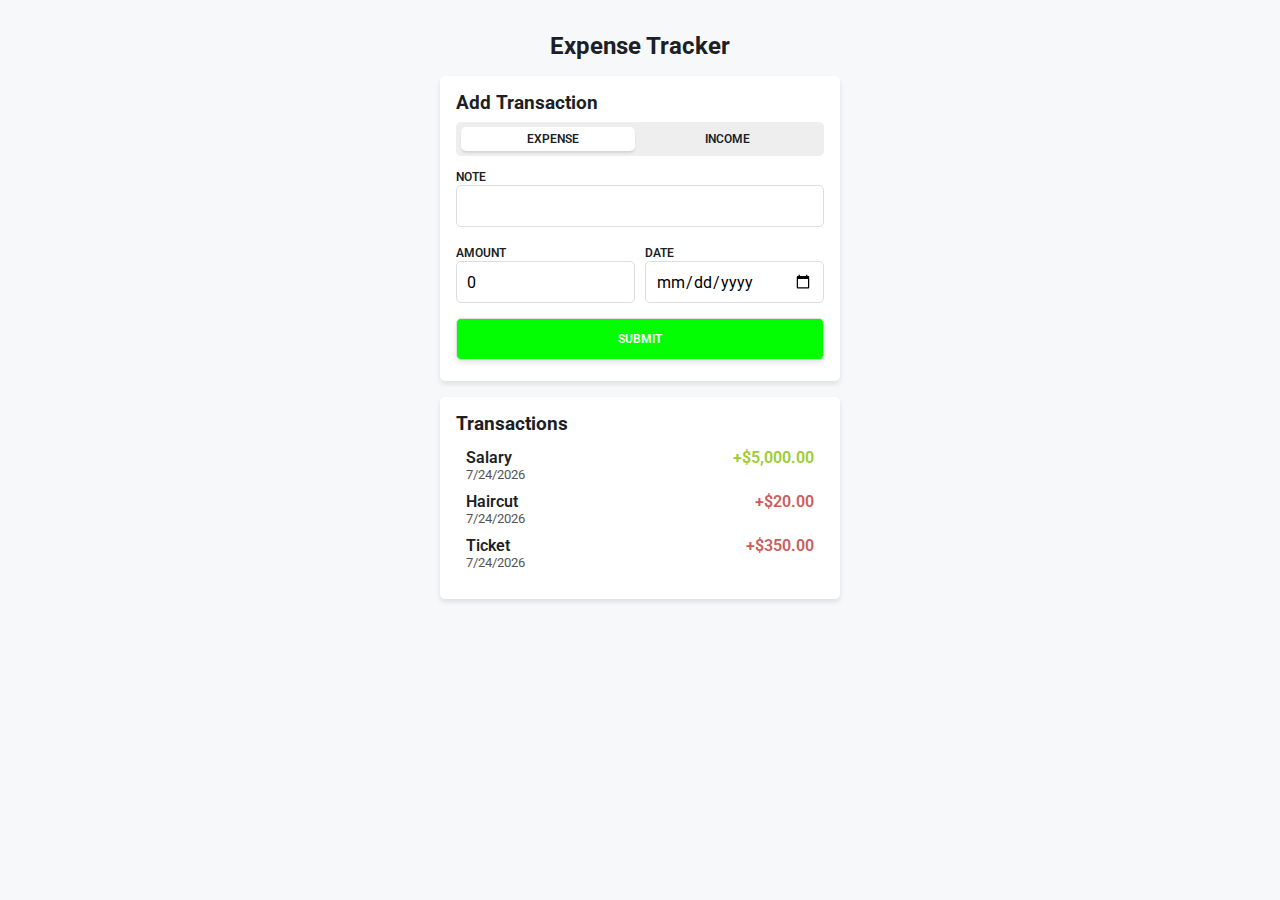
==== index.html @ 173ace15 "Created am expense and income slider" ====
<!DOCTYPE html>
<html lang="en">

<head>
    <meta charset="UTF-8">
    <meta name="viewport" content="width=device-width, initial-scale=1.0">
    <title>Expense Tracker</title>
    <link rel="stylesheet" href="style.css">
    <link rel="preconnect" href="https://fonts.googleapis.com">
    <link rel="preconnect" href="https://fonts.gstatic.com" crossorigin>
    <link
        href="https://fonts.googleapis.com/css2?family=Roboto:ital,wght@0,100;0,300;0,400;0,500;0,700;0,900;1,100;1,300;1,400;1,500;1,700;1,900&display=swap"
        rel="stylesheet">
</head>

<body>
    <h1>Expense Tracker</h1>

    <main>
        <div class="card">
            <h3>Add Transaction</h3>
            <form id="transactionForm">
                <div>
                    <label for="type">
                        <input type="checkbox" name="type" id="type" />
                        <div class="option">
                            <span>Expense</span>
                            <span>Income</span>
                        </div>
                    </label>
                </div>
                <div>
                    <label for="name">Note</label>
                    <input type="text" name="name" required />
                </div>
                <div>
                    <label for="amount">Amount</label>
                    <input type="number" name="amount" value="0" min="0.01" step="0.01" required />
                </div>
                <div>
                    <label for="date">Date</label>
                    <input type="date" name="date" required />
                </div>
                <button type="submit">Submit</button>
            </form>
        </div>

        <div class="card">
            <h3>Transactions</h3>
            <ul id="transactionList"></ul>
            <div id="status"></div>
        </div>
    </main>
    <script src="script.js"></script>

</body>

</html>
---- style.css ----
* {
    padding: 0;
    margin: 0;
    box-sizing: border-box;
}

:root {
    --bg-color: #f6f8fa;
    --text-color: #1d1f27;
    --main-color: rgb(3, 254, 3);
}

body {
    padding: 2rem;
    font-family: "Roboto", sans-serif;
    background-color: var(--bg-color);
    color: var(--text-color);
}

h1 {
    text-align: center;
    font-size: 1.5rem;
}

h3, header, ul {
    margin-bottom: 0.5rem;
}

main {
    max-width: 400px;
    margin: 1rem auto;
}

.card {
    background-color: #fff;
    padding: 1rem;
    margin-bottom: 1rem;
    box-shadow: 0 3px 5px rgba(0, 0, 0, 0.1);
    border-radius: 5px;
}

header {
    background-color: var(--main-color);
    color: #fff;
    padding: 1rem;
    text-align: center;
    border-radius: 5px;
    display: flex;
    flex-wrap: wrap;
}

header div {
    padding: 5px;
}

header div:first-child {
    flex-basis: 100%;
    font-size: 2.25rem;
    font-weight: 600;
}

header div:nth-child(n + 2) {
    flex-basis: 50%;
    font-size: 1.25rem;
    font-weight: 500;
}

header h5 {
    font-size: 0.75rem;
    font-weight: 600;
    text-transform: uppercase;
}

form {
    display: flex;
    flex-wrap: wrap;
    gap: 10px;
}

form input:not(#type),
form button {
    width: 100%;
    padding: 10px;
    border: 1px solid #ddd;
    border-radius: 5px;
    margin-bottom: 5px;
    height: 42px;
    font-family: "Roboto", sans-serif;
    font-size: 1rem;
}

form button {
    background-color: var(--main-color);
    color: #fff;
    font-size: 0.75rem;
    font-weight: 600;
    text-transform: uppercase;
    box-shadow: 0 3px 5px rgba(0, 0, 0, 0.1);
}

form label {
    font-size: 0.75rem;
    font-weight: 600;
    text-transform: uppercase;
}

form div:nth-child(-n + 2) {
    flex-basis: 100%;
}

form div:nth-child(n + 3) {
    flex-basis: calc(50% - 5px);
}

input#type {
    appearance: none;
    position: absolute;
}

.option {
    display: flex;
    align-items: center;
    justify-content: center;
    padding: 10px;
    background: #eee;
    border-radius: 5px;
    position: relative;
}

.option span {
    width: 50%;
    text-align: center;
    cursor: pointer;
    z-index: 2;
}

/* Used AI for the option before and input type checked*/
.option::before {
    content: '';  
    position: absolute;
    top: 5px;
    left: 0;
    background-color: #fff;
    height: calc(100% - 10px);
    width: calc(50% - 10px);
    transform: translateX(5px);
    border-radius: inherit;
    box-shadow: 0 2px 2px rgba(0, 0, 0, 0.1);
    transition: all 200ms;
}

input#type:checked ~ .option::before {
    left: 50%;
}

ul {
    list-style-type: none;
}

ul li {
    display: flex;
    justify-content: space-between;
    align-items: flex-start;
    padding: 5px 10px;
    position: relative;
}

ul li:hover {
    background: rgba(0, 0, 0, 0.1); 
}

.name {
    flex: 1;
}

.name h4 {
    font-size: 1rem;
    font-weight: 600;
    text-transform: capitalize;
}

.name p {
    font-size: 0.8rem;
    color: #555;
}

.amount {
    font-weight: 600;
}

.amount.income {
    color: yellowgreen;
}

.amount.expense {
    color: indianred;
}

.action {
    position: absolute;
    top: 0;
    right: 0;
    background-color: #f00;
    color: #fff;
    height: 100%;
    width: 50px;
    display: grid;
    place-items: center;
    transform: scaleX(0);
    transform-origin: right;
    transition: all 300ms;
}

ul li:hover .action {
    transform: scaleX(1);
}

.action svg {
    width: 36px;
    height: 36px;
    cursor: pointer;
}

#status {
    text-align: center;
    margin-bottom: 0.5rem;
}
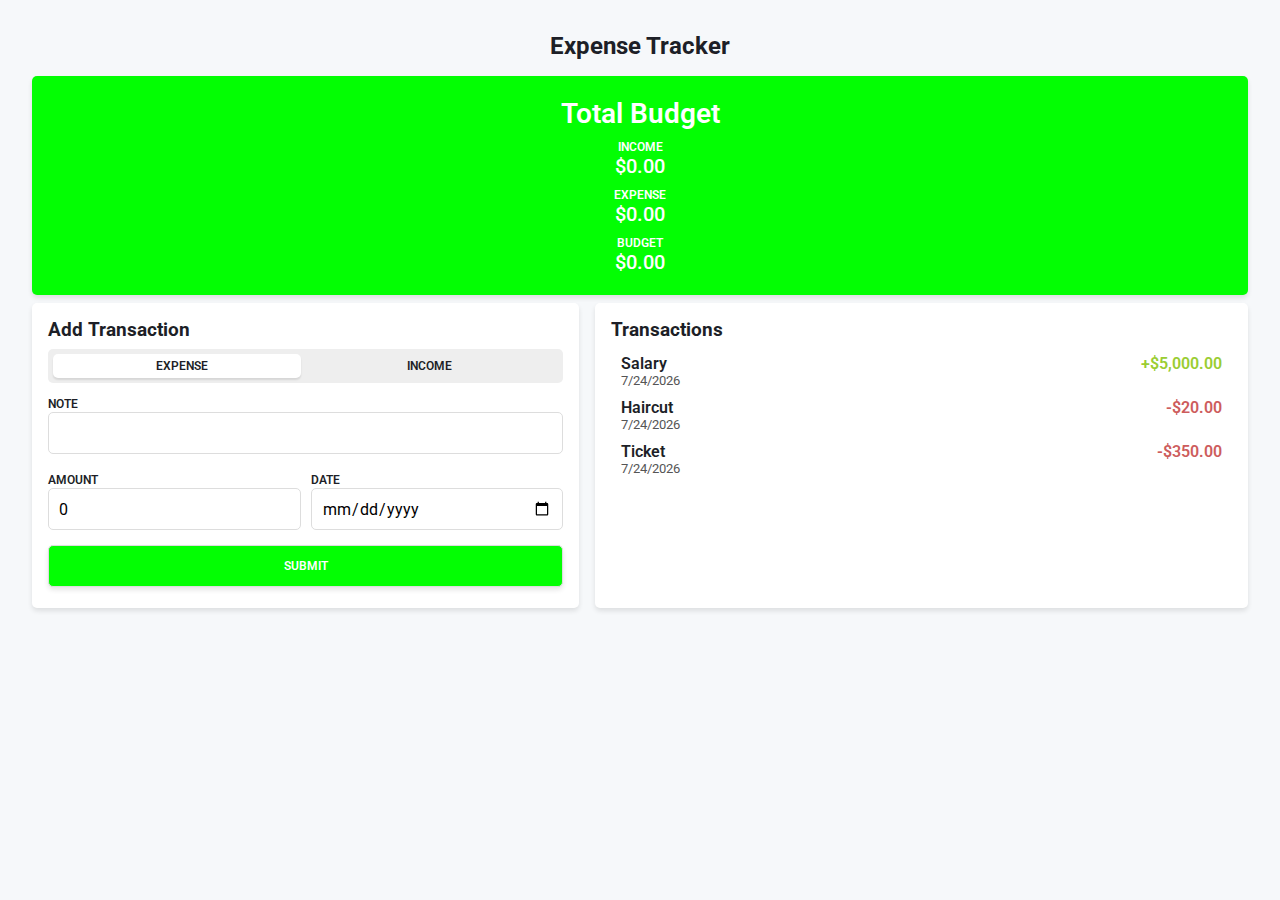
==== commit 5162125d: "Fixing the position of the cards" ====
--- a/index.html
+++ b/index.html
@@ -16,41 +16,64 @@
 <body>
     <h1>Expense Tracker</h1>
 
+    <aside class="sidebar">
+        <header>
+            <div>Total Budget</div>
+            <div>
+                <h5>Income</h5>
+                <span id="income">$0.00</span>
+            </div>
+            <div>
+                <h5>Expense</h5>
+                <span id="expense">$0.00</span>
+            </div>
+            <div>
+                <h5>Budget</h5>
+                <span id="budget">$0.00</span>
+            </div>
+        </header>
+    </aside>
+
     <main>
-        <div class="card">
-            <h3>Add Transaction</h3>
-            <form id="transactionForm">
-                <div>
-                    <label for="type">
-                        <input type="checkbox" name="type" id="type" />
-                        <div class="option">
-                            <span>Expense</span>
-                            <span>Income</span>
-                        </div>
-                    </label>
-                </div>
-                <div>
-                    <label for="name">Note</label>
-                    <input type="text" name="name" required />
-                </div>
-                <div>
-                    <label for="amount">Amount</label>
-                    <input type="number" name="amount" value="0" min="0.01" step="0.01" required />
-                </div>
-                <div>
-                    <label for="date">Date</label>
-                    <input type="date" name="date" required />
-                </div>
-                <button type="submit">Submit</button>
-            </form>
-        </div>
-
-        <div class="card">
-            <h3>Transactions</h3>
-            <ul id="transactionList"></ul>
-            <div id="status"></div>
+        <div class="content-wrapper">
+            <div class="card add-transaction">
+                <h3>Add Transaction</h3>
+                <form id="transactionForm">
+                    <div>
+                        <label for="type">
+                            <input type="checkbox" name="type" id="type" />
+                            <div class="option">
+                                <span>Expense</span>
+                                <span>Income</span>
+                            </div>
+                        </label>
+                    </div>
+                    <div>
+                        <label for="name">Note</label>
+                        <input type="text" name="name" required />
+                    </div>
+                    <div>
+                        <label for="amount">Amount</label>
+                        <input type="number" name="amount" value="0" min="0.01" step="0.01" required />
+                    </div>
+                    <div>
+                        <label for="date">Date</label>
+                        <input type="date" name="date" required />
+                    </div>
+                    <button type="submit">Submit</button>
+                </form>
+            </div>
+    
+            <div class="card transactions">
+                <h3>Transactions</h3>
+                <ul id="transactionList"></ul>
+                <div id="status"></div>
+            </div>
         </div>
     </main>
+    
+
+    
     <script src="script.js"></script>
 
 </body>
--- a/style.css
+++ b/style.css
@@ -20,17 +20,69 @@
 h1 {
     text-align: center;
     font-size: 1.5rem;
+    margin-bottom: 1rem;
 }
 
 h3, header, ul {
     margin-bottom: 0.5rem;
 }
 
+.content-wrapper {
+    display: flex;
+    gap: 1rem; 
+    max-width: 2000px;
+    margin: 0 auto;
+}
+
+/* Main sections for Add Transaction and Transactions */
+.add-transaction {
+    flex: 1;
+    max-width: 45%; /* Width for Add Transaction section */
+}
+
+.transactions {
+    flex: 1;
+    max-width: 55%; /* Width for Transactions section */
+}
+
 main {
-    max-width: 400px;
-    margin: 1rem auto;
-}
-
+    max-width: 100%;
+    margin: 0 auto;
+}
+
+/* Sidebar styling */
+.sidebar header {
+    background-color: var(--main-color);
+    color: #fff;
+    padding: 1rem;
+    border-radius: 5px;
+    text-align: center;
+    box-shadow: 0 3px 5px rgba(0, 0, 0, 0.1);
+}
+
+.sidebar header div {
+    padding: 5px;
+}
+
+.sidebar header div:first-child {
+    flex-basis: 100%;
+    font-size: 1.75rem;
+    font-weight: 600;
+}
+
+.sidebar header div:nth-child(n + 2) {
+    flex-basis: 50%;
+    font-size: 1.25rem;
+    font-weight: 500;
+}
+
+.sidebar header h5 {
+    font-size: 0.75rem;
+    font-weight: 600;
+    text-transform: uppercase;
+}
+
+/* Card styling for both sections */
 .card {
     background-color: #fff;
     padding: 1rem;
@@ -39,38 +91,7 @@
     border-radius: 5px;
 }
 
-header {
-    background-color: var(--main-color);
-    color: #fff;
-    padding: 1rem;
-    text-align: center;
-    border-radius: 5px;
-    display: flex;
-    flex-wrap: wrap;
-}
-
-header div {
-    padding: 5px;
-}
-
-header div:first-child {
-    flex-basis: 100%;
-    font-size: 2.25rem;
-    font-weight: 600;
-}
-
-header div:nth-child(n + 2) {
-    flex-basis: 50%;
-    font-size: 1.25rem;
-    font-weight: 500;
-}
-
-header h5 {
-    font-size: 0.75rem;
-    font-weight: 600;
-    text-transform: uppercase;
-}
-
+/* Form styling */
 form {
     display: flex;
     flex-wrap: wrap;
@@ -134,7 +155,6 @@
     z-index: 2;
 }
 
-/* Used AI for the option before and input type checked*/
 .option::before {
     content: '';  
     position: absolute;
@@ -153,6 +173,7 @@
     left: 50%;
 }
 
+/* Transactions List Styling */
 ul {
     list-style-type: none;
 }
@@ -225,4 +246,3 @@
     text-align: center;
     margin-bottom: 0.5rem;
 }
-
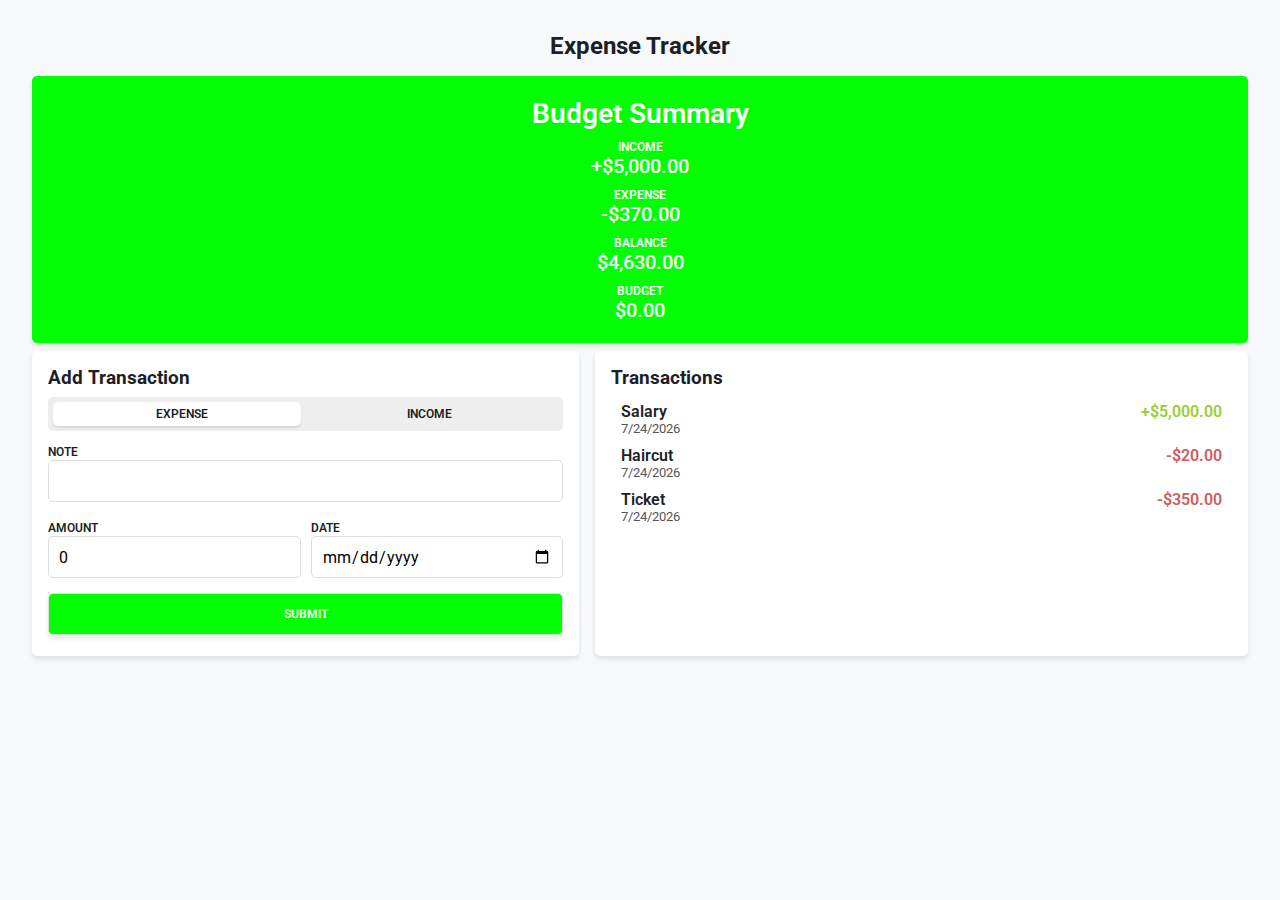
==== commit 0e66ba3c: "Added an updateTotal Function to update the income,balance and expense" ====
--- a/index.html
+++ b/index.html
@@ -18,7 +18,7 @@
 
     <aside class="sidebar">
         <header>
-            <div>Total Budget</div>
+            <div>Budget Summary</div>
             <div>
                 <h5>Income</h5>
                 <span id="income">$0.00</span>
@@ -26,6 +26,10 @@
             <div>
                 <h5>Expense</h5>
                 <span id="expense">$0.00</span>
+            </div>
+            <div>
+                <h5>Balance</h5>
+                <span id="balance">$0.00</span>
             </div>
             <div>
                 <h5>Budget</h5>
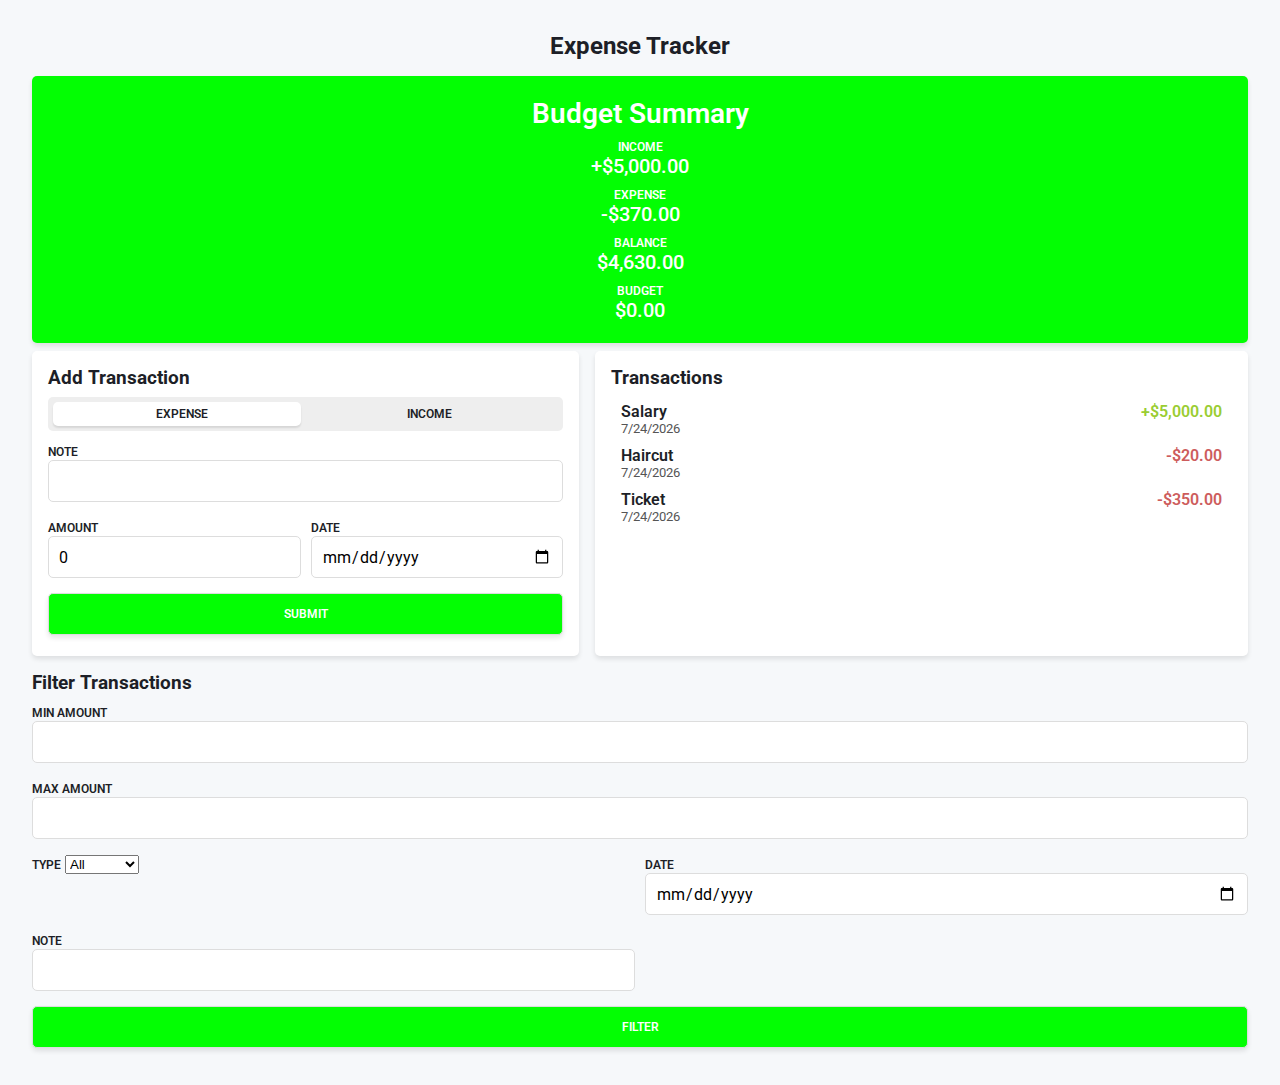
==== commit 532ee262: "Made the filter system" ====
--- a/index.html
+++ b/index.html
@@ -68,6 +68,7 @@
                 </form>
             </div>
     
+           
             <div class="card transactions">
                 <h3>Transactions</h3>
                 <ul id="transactionList"></ul>
@@ -76,6 +77,37 @@
         </div>
     </main>
     
+    <div class="filter-section">
+        <h3>Filter Transactions</h3>
+        <form id="filterForm">
+            <div>
+                <label for="minAmount">Min Amount</label>
+                <input type="number" id="minAmount" name="minAmount" min="0" step="0.01" />
+            </div>
+            <div>
+                <label for="maxAmount">Max Amount</label>
+                <input type="number" id="maxAmount" name="maxAmount" min="0" step="0.01" />
+            </div>
+            <div>
+                <label for="type">Type</label>
+                <select id="type" name="type">
+                    <option value="">All</option>
+                    <option value="income">Income</option>
+                    <option value="expense">Expense</option>
+                </select>
+            </div>
+            <div>
+                <label for="date">Date</label>
+                <input type="date" id="date" name="date" />
+            </div>
+            <div>
+                <label for="note">Note</label>
+                <input type="text" id="note" name="note" />
+            </div>
+            <button type="submit">Filter</button>
+        </form>
+    </div>
+    
 
     
     <script src="script.js"></script>
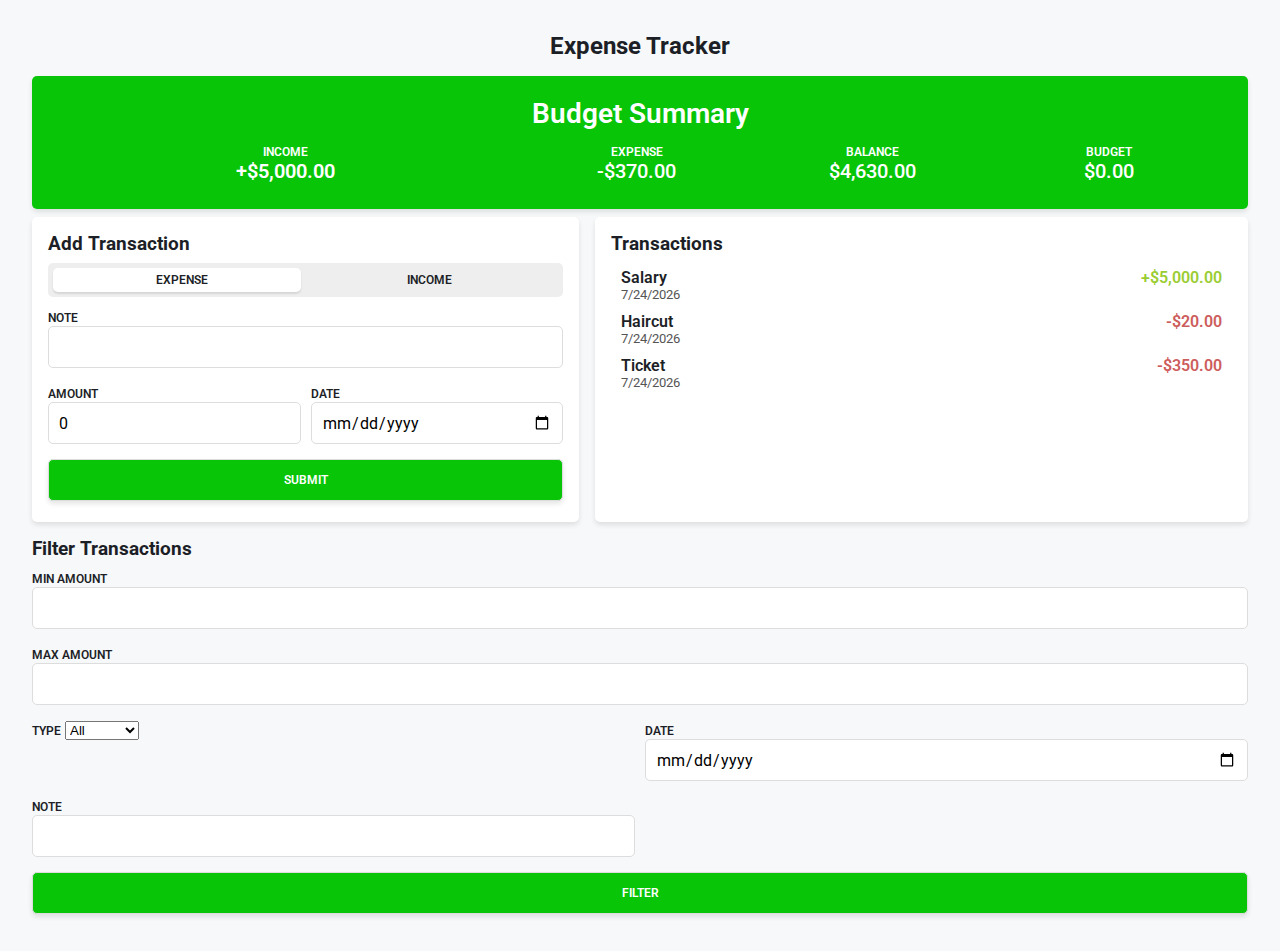
==== commit 5fb7fb91: "Made some style changes" ====
--- a/index.html
+++ b/index.html
@@ -18,7 +18,8 @@
 
     <aside class="sidebar">
         <header>
-            <div>Budget Summary</div>
+            <div id="bs">Budget Summary</div>
+            <div class="budget-content">
             <div>
                 <h5>Income</h5>
                 <span id="income">$0.00</span>
@@ -34,6 +35,7 @@
             <div>
                 <h5>Budget</h5>
                 <span id="budget">$0.00</span>
+            </div>
             </div>
         </header>
     </aside>
--- a/style.css
+++ b/style.css
@@ -7,7 +7,7 @@
 :root {
     --bg-color: #f6f8fa;
     --text-color: #1d1f27;
-    --main-color: rgb(3, 254, 3);
+    --main-color: rgb(8, 197, 8);
 }
 
 body {
@@ -27,6 +27,16 @@
     margin-bottom: 0.5rem;
 }
 
+
+.budget-content{
+    display: flex;
+    justify-content: space-around;
+}
+
+.budget-content > h5{
+    font-weight: 900;
+}
+
 .content-wrapper {
     display: flex;
     gap: 1rem; 
@@ -66,8 +76,11 @@
 
 .sidebar header div:first-child {
     flex-basis: 100%;
+    font-weight: 600;
+}
+
+#bs {
     font-size: 1.75rem;
-    font-weight: 600;
 }
 
 .sidebar header div:nth-child(n + 2) {
@@ -82,7 +95,6 @@
     text-transform: uppercase;
 }
 
-/* Card styling for both sections */
 .card {
     background-color: #fff;
     padding: 1rem;
@@ -91,7 +103,6 @@
     border-radius: 5px;
 }
 
-/* Form styling */
 form {
     display: flex;
     flex-wrap: wrap;
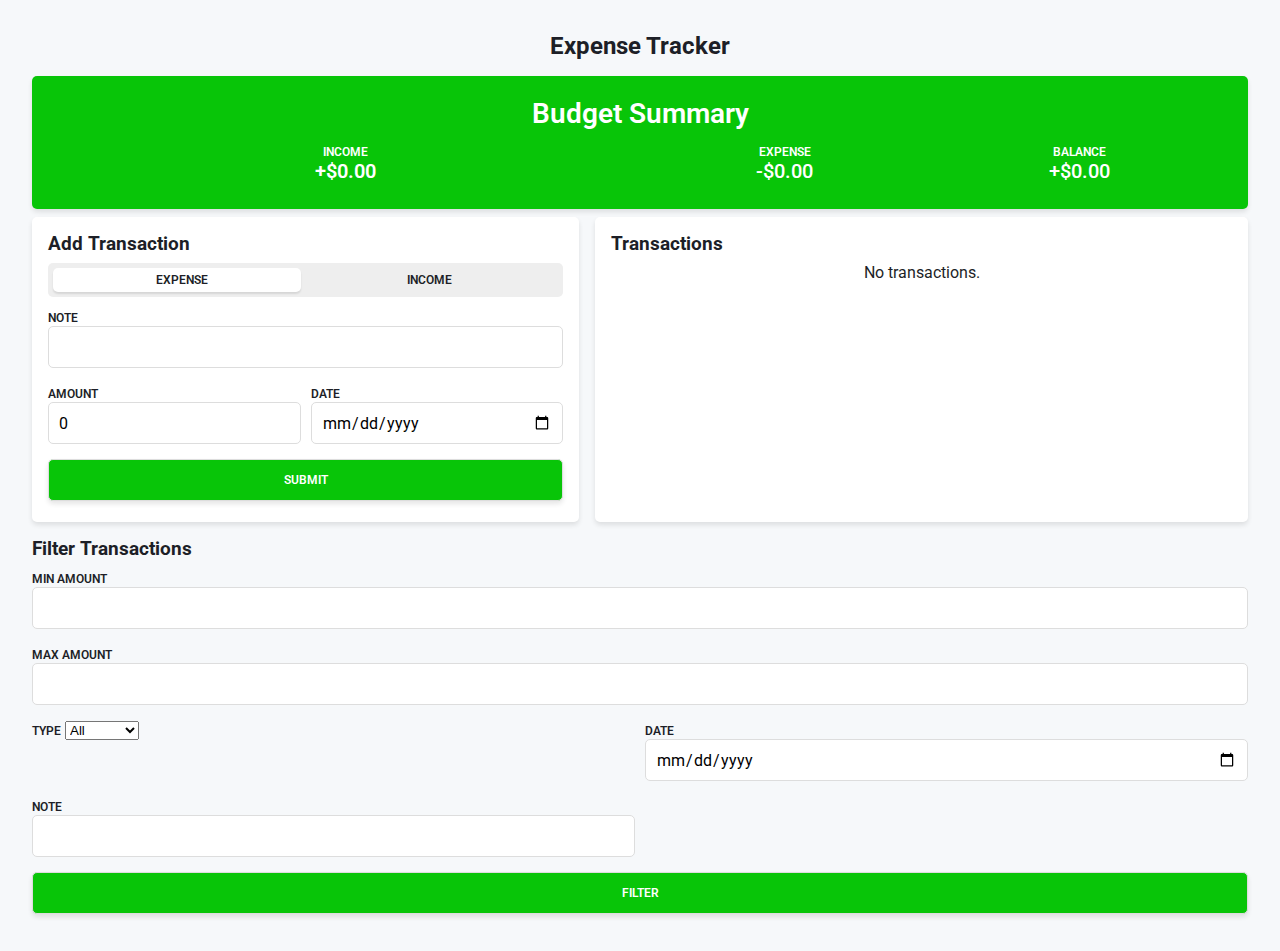
==== commit cfd83e14: "Creating the connection.php" ====
--- a/index.html
+++ b/index.html
@@ -5,7 +5,8 @@
     <meta charset="UTF-8">
     <meta name="viewport" content="width=device-width, initial-scale=1.0">
     <title>Expense Tracker</title>
-    <link rel="stylesheet" href="style.css">
+    <link rel="stylesheet" href="./styles/style.css">
+    <link rel="stylesheet" href="./styles/colors.css">
     <link rel="preconnect" href="https://fonts.googleapis.com">
     <link rel="preconnect" href="https://fonts.gstatic.com" crossorigin>
     <link
@@ -31,10 +32,6 @@
             <div>
                 <h5>Balance</h5>
                 <span id="balance">$0.00</span>
-            </div>
-            <div>
-                <h5>Budget</h5>
-                <span id="budget">$0.00</span>
             </div>
             </div>
         </header>
--- a/styles/style.css
+++ b/styles/style.css
@@ -0,0 +1,263 @@
+* {
+    padding: 0;
+    margin: 0;
+    box-sizing: border-box;
+}
+
+:root {
+    --bg-color: #f6f8fa;
+    --text-color: #1d1f27;
+    --main-color: rgb(8, 197, 8);
+}
+
+body {
+    padding: 2rem;
+    font-family: "Roboto", sans-serif;
+    background-color: var(--bg-color);
+    color: var(--text-color);
+}
+
+h1 {
+    text-align: center;
+    font-size: 1.5rem;
+    margin-bottom: 1rem;
+}
+
+h3, header, ul {
+    margin-bottom: 0.5rem;
+}
+
+
+.budget-content{
+    display: flex;
+    justify-content: space-around;
+}
+
+.budget-content > h5{
+    font-weight: 900;
+}
+
+.content-wrapper {
+    display: flex;
+    gap: 1rem; 
+    max-width: 2000px;
+    margin: 0 auto;
+}
+
+/* Main sections for Add Transaction and Transactions */
+.add-transaction {
+    flex: 1;
+    max-width: 45%; /* Width for Add Transaction section */
+}
+
+.transactions {
+    flex: 1;
+    max-width: 55%; /* Width for Transactions section */
+}
+
+main {
+    max-width: 100%;
+    margin: 0 auto;
+}
+
+/* Sidebar styling */
+.sidebar header {
+    background-color: var(--main-color);
+    color: #fff;
+    padding: 1rem;
+    border-radius: 5px;
+    text-align: center;
+    box-shadow: 0 3px 5px rgba(0, 0, 0, 0.1);
+}
+
+.sidebar header div {
+    padding: 5px;
+}
+
+.sidebar header div:first-child {
+    flex-basis: 100%;
+    font-weight: 600;
+}
+
+#bs {
+    font-size: 1.75rem;
+}
+
+.sidebar header div:nth-child(n + 2) {
+    flex-basis: 50%;
+    font-size: 1.25rem;
+    font-weight: 500;
+}
+
+.sidebar header h5 {
+    font-size: 0.75rem;
+    font-weight: 600;
+    text-transform: uppercase;
+}
+
+.card {
+    background-color: #fff;
+    padding: 1rem;
+    margin-bottom: 1rem;
+    box-shadow: 0 3px 5px rgba(0, 0, 0, 0.1);
+    border-radius: 5px;
+}
+
+form {
+    display: flex;
+    flex-wrap: wrap;
+    gap: 10px;
+}
+
+form input:not(#type),
+form button {
+    width: 100%;
+    padding: 10px;
+    border: 1px solid #ddd;
+    border-radius: 5px;
+    margin-bottom: 5px;
+    height: 42px;
+    font-family: "Roboto", sans-serif;
+    font-size: 1rem;
+}
+
+form button {
+    background-color: var(--main-color);
+    color: #fff;
+    font-size: 0.75rem;
+    font-weight: 600;
+    text-transform: uppercase;
+    box-shadow: 0 3px 5px rgba(0, 0, 0, 0.1);
+}
+
+form label {
+    font-size: 0.75rem;
+    font-weight: 600;
+    text-transform: uppercase;
+}
+
+form div:nth-child(-n + 2) {
+    flex-basis: 100%;
+}
+
+form div:nth-child(n + 3) {
+    flex-basis: calc(50% - 5px);
+}
+
+input#type {
+    appearance: none;
+    position: absolute;
+}
+
+.option {
+    display: flex;
+    align-items: center;
+    justify-content: center;
+    padding: 10px;
+    background: #eee;
+    border-radius: 5px;
+    position: relative;
+}
+
+.option span {
+    width: 50%;
+    text-align: center;
+    cursor: pointer;
+    z-index: 2;
+}
+
+.option::before {
+    content: '';  
+    position: absolute;
+    top: 5px;
+    left: 0;
+    background-color: #fff;
+    height: calc(100% - 10px);
+    width: calc(50% - 10px);
+    transform: translateX(5px);
+    border-radius: inherit;
+    box-shadow: 0 2px 2px rgba(0, 0, 0, 0.1);
+    transition: all 200ms;
+}
+
+input#type:checked ~ .option::before {
+    left: 50%;
+}
+
+/* Transactions List Styling */
+ul {
+    list-style-type: none;
+}
+
+ul li {
+    display: flex;
+    justify-content: space-between;
+    align-items: flex-start;
+    padding: 5px 10px;
+    position: relative;
+}
+
+ul li:hover {
+    background: rgba(0, 0, 0, 0.1); 
+}
+
+.name {
+    flex: 1;
+}
+
+.name h4 {
+    font-size: 1rem;
+    font-weight: 600;
+    text-transform: capitalize;
+}
+
+.name p {
+    font-size: 0.8rem;
+    color: #555;
+}
+
+.amount {
+    font-weight: 600;
+}
+
+.amount.income {
+    color: yellowgreen;
+}
+
+.amount.expense {
+    color: indianred;
+}
+
+.action {
+    position: absolute;
+    top: 0;
+    right: 0;
+    background-color: #f00;
+    color: #fff;
+    height: 100%;
+    width: 50px;
+    display: grid;
+    place-items: center;
+    transform: scaleX(0);
+    transform-origin: right;
+    transition: all 300ms;
+}
+
+ul li:hover .action {
+    transform: scaleX(1);
+}
+
+.action svg {
+    width: 36px;
+    height: 36px;
+    cursor: pointer;
+}
+
+#status {
+    text-align: center;
+    margin-bottom: 0.5rem;
+}
+
+.negative {
+    color: red; 
+}
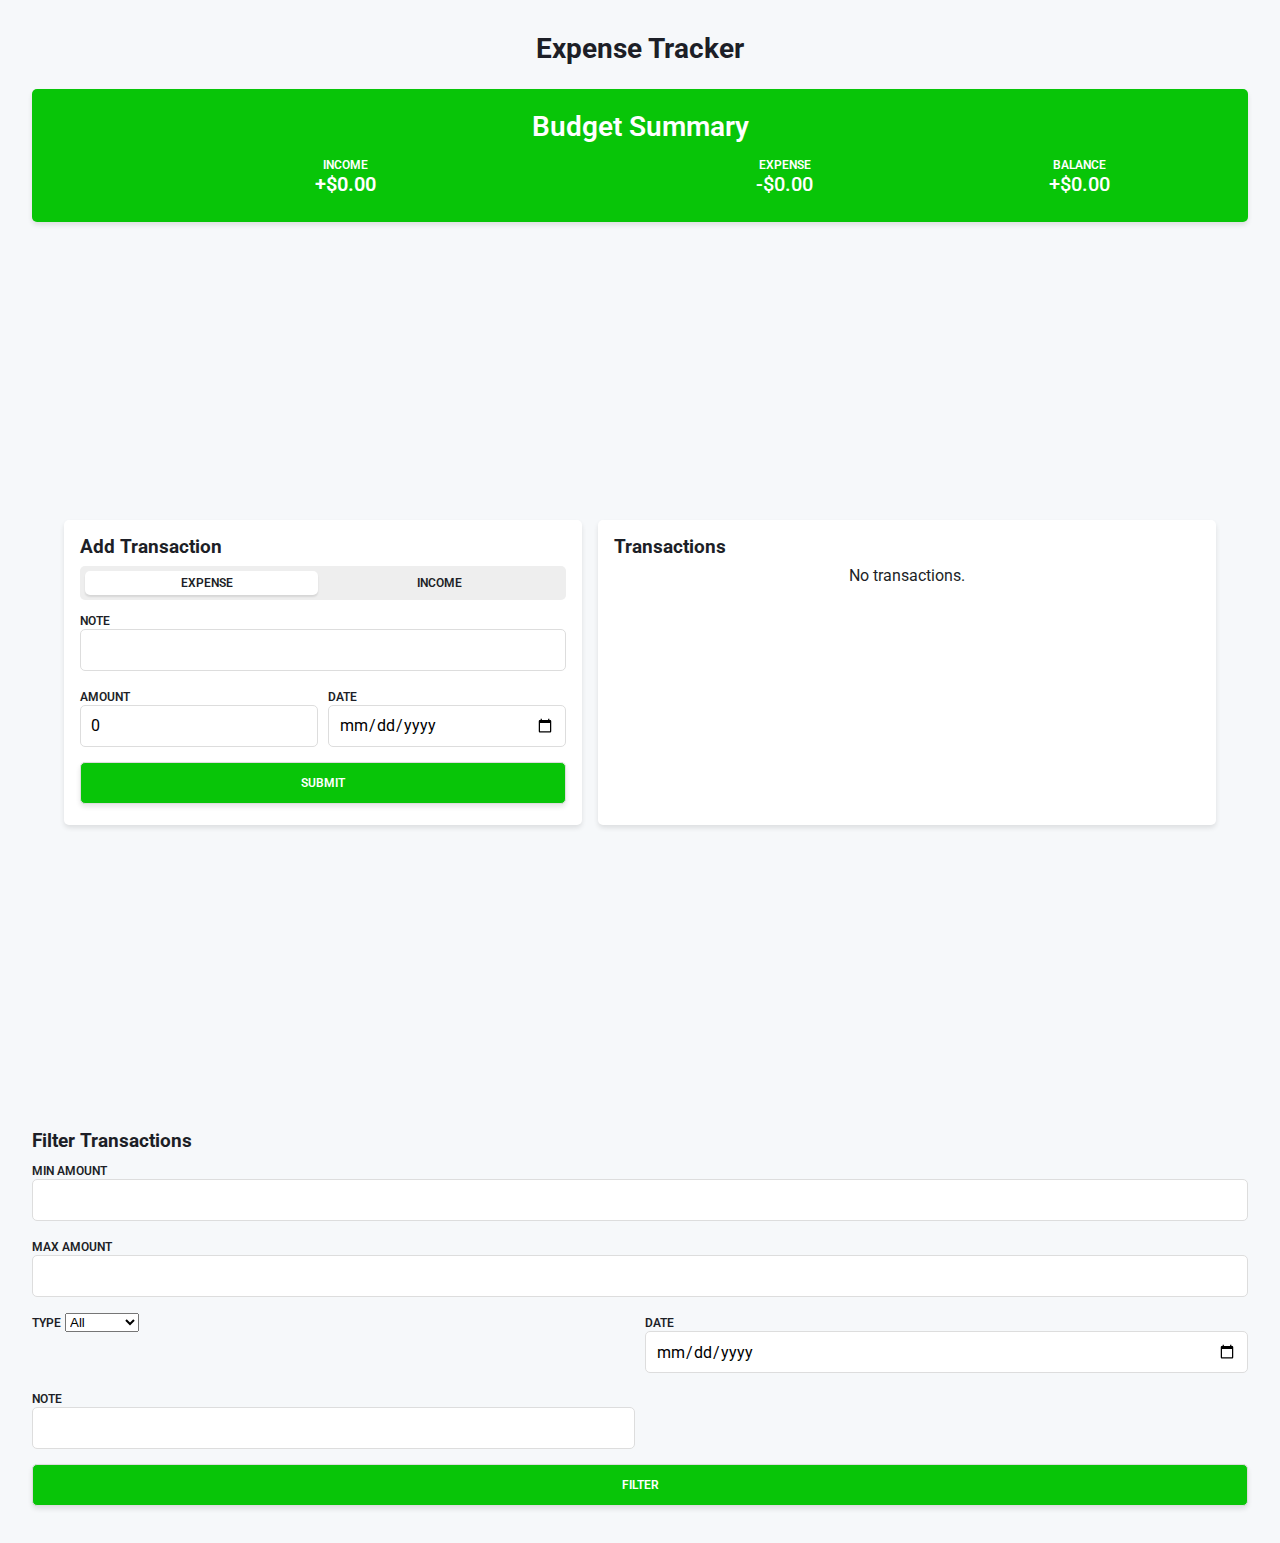
==== commit 6e2e16d4: "Created the login.js to handle the error" ====
--- a/styles/style.css
+++ b/styles/style.css
@@ -261,3 +261,76 @@
 .negative {
     color: red; 
 }
+
+/* General Styling for the Login Page */
+main {
+    display: flex;
+    justify-content: center;
+    align-items: center;
+    height: 100vh;
+}
+
+.login-container {
+    background-color: #fff;
+    padding: 2rem;
+    border-radius: 8px;
+    box-shadow: 0 4px 8px rgba(0, 0, 0, 0.1);
+    width: 100%;
+    max-width: 400px;
+}
+
+h1 {
+    text-align: center;
+    font-size: 1.75rem;
+    margin-bottom: 1.5rem;
+    color: var(--text-color);
+}
+
+.input-group {
+    margin-bottom: 1rem;
+}
+
+.input-group label {
+    display: block;
+    font-size: 1rem;
+    font-weight: 600;
+    margin-bottom: 0.5rem;
+    color: var(--text-color);
+}
+
+.input-group input {
+    width: 100%;
+    padding: 12px;
+    font-size: 1rem;
+    border: 1px solid #ddd;
+    border-radius: 5px;
+    margin-bottom: 0.75rem;
+    box-sizing: border-box;
+}
+
+button {
+    width: 100%;
+    padding: 12px;
+    background-color: var(--main-color);
+    color: #fff;
+    font-size: 1rem;
+    font-weight: 600;
+    border: none;
+    border-radius: 5px;
+    cursor: pointer;
+    transition: background-color 0.3s ease;
+}
+
+button:hover {
+    background-color: darkgreen;
+}
+
+.error {
+    color: #A94442;
+    background-color: #F2DEDE; 
+    padding: 10px;
+    border-radius: 5px;
+    margin-bottom: 15px;
+    text-align: center;
+    display: none; 
+}